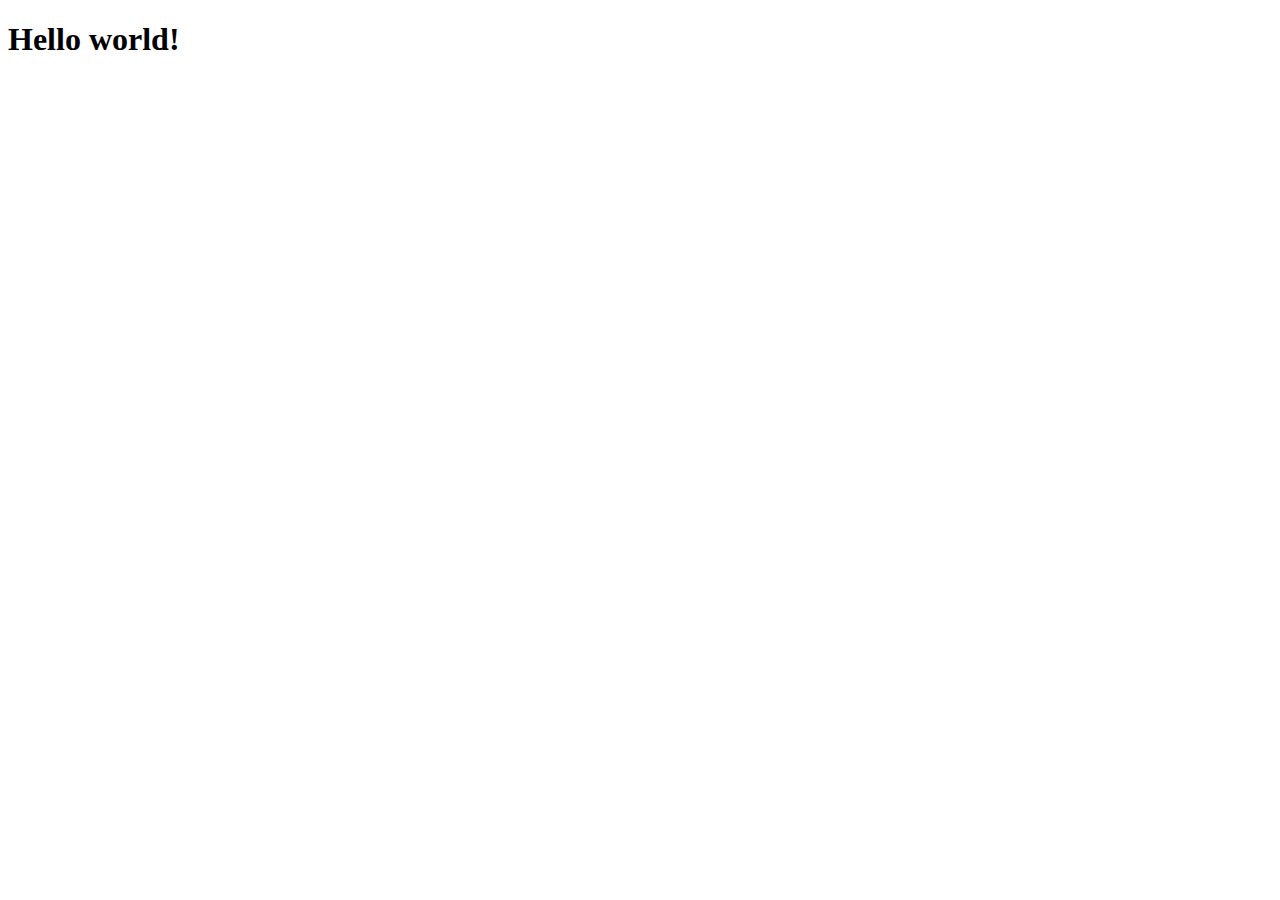
==== jSnack-2/index.html @ 7965d11c "[Add] Function to calculate grade point average [Add] Function to calculate random numbers" ====
<!DOCTYPE html>
<html lang="en">
<head>
  <meta charset="UTF-8">
  <meta http-equiv="X-UA-Compatible" content="IE=edge">
  <meta name="viewport" content="width=device-width, initial-scale=1.0">
  <title>Jsnack-2</title>
</head>
<body>
  <h1>Hello world!</h1>

  <script src="script.js"></script>
</body>
</html>
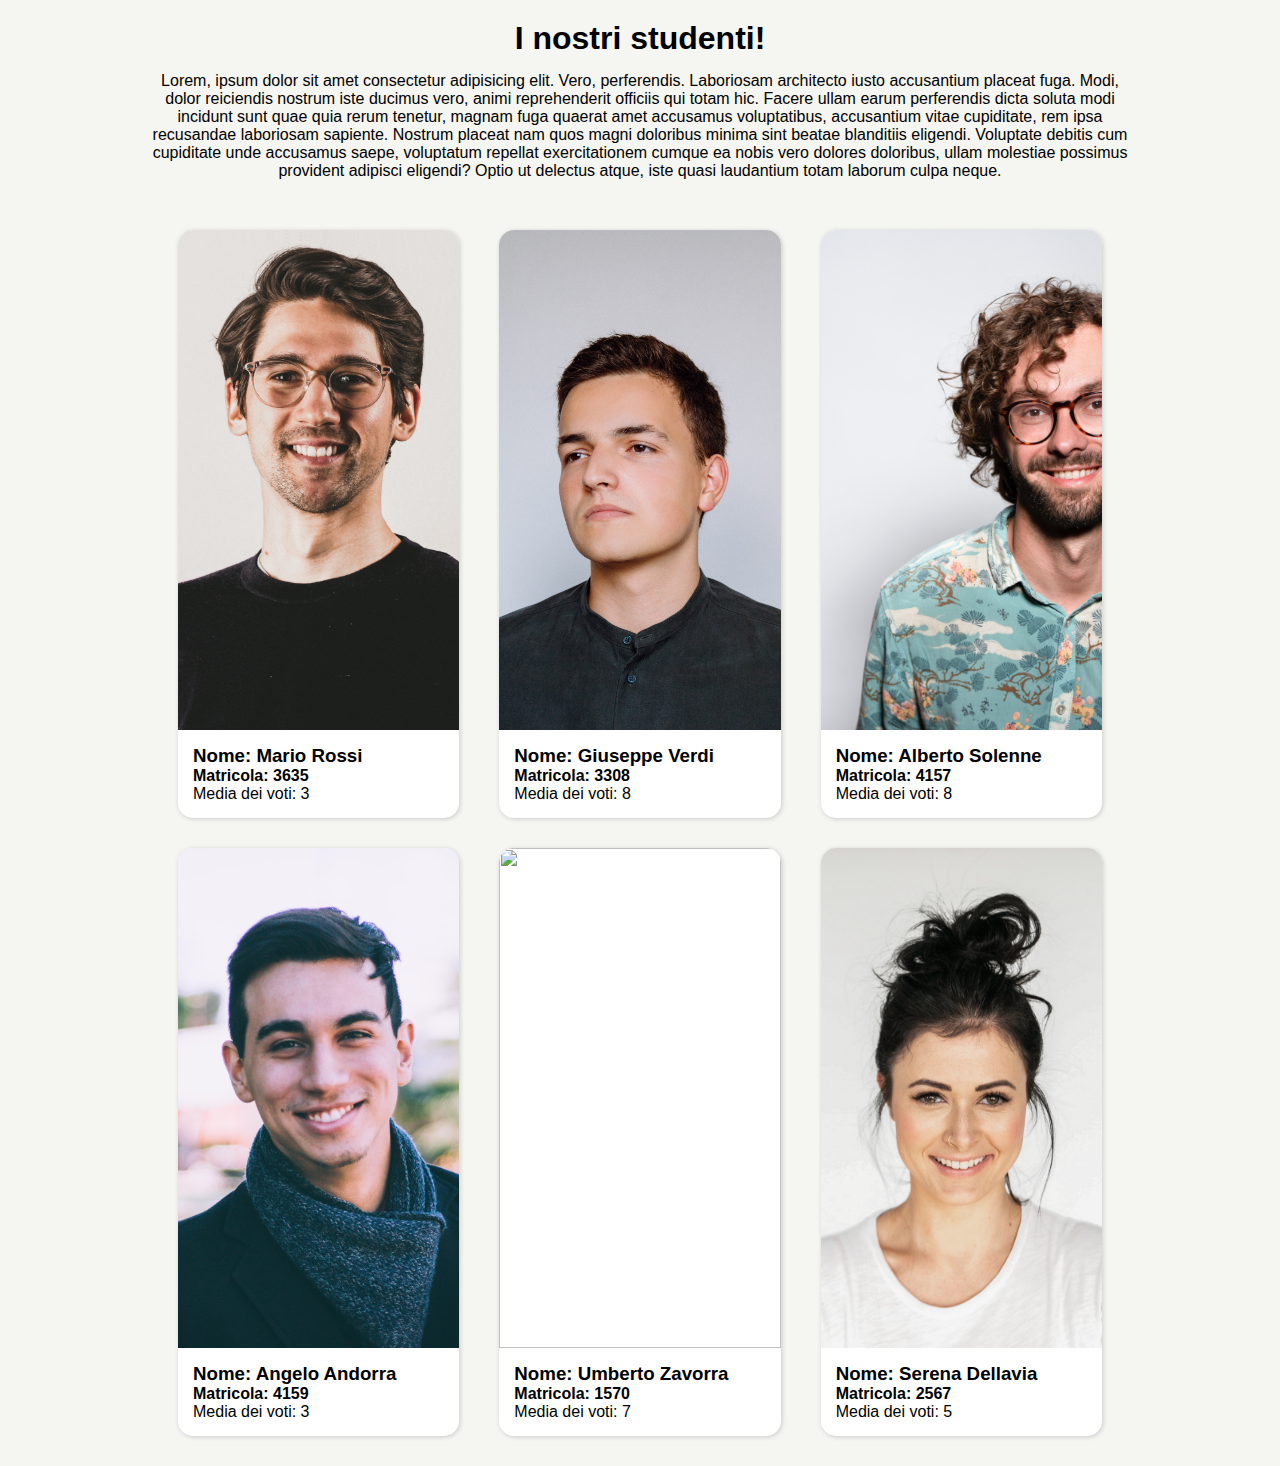
==== commit 4ad0bc8c: "[Add] dinamic card in HTML" ====
--- a/jSnack-2/index.html
+++ b/jSnack-2/index.html
@@ -5,9 +5,34 @@
   <meta http-equiv="X-UA-Compatible" content="IE=edge">
   <meta name="viewport" content="width=device-width, initial-scale=1.0">
   <title>Jsnack-2</title>
+  <link rel="stylesheet" href="style.css">
 </head>
 <body>
-  <h1>Hello world!</h1>
+ <header>
+  <div class="container-header">
+    <h1>I nostri studenti!</h1>
+<p>Lorem, ipsum dolor sit amet consectetur adipisicing elit. Vero, perferendis. Laboriosam architecto iusto accusantium placeat fuga. Modi, dolor reiciendis nostrum iste ducimus vero, animi reprehenderit officiis qui totam hic. Facere ullam earum perferendis dicta soluta modi incidunt sunt quae quia rerum tenetur, magnam fuga quaerat amet accusamus voluptatibus, accusantium vitae cupiditate, rem ipsa recusandae laboriosam sapiente. Nostrum placeat nam quos magni doloribus minima sint beatae blanditiis eligendi. Voluptate debitis cum cupiditate unde accusamus saepe, voluptatum repellat exercitationem cumque ea nobis vero dolores doloribus, ullam molestiae possimus provident adipisci eligendi? Optio ut delectus atque, iste quasi laudantium totam laborum culpa neque.</p>
+  </div>
+ </header>
+
+ <main>
+  <div class="container-card">
+    <!-- ----- -->
+    <!-- <div class="card">
+      <div class="image">
+        <img src="img/avatar0.jpg" alt="">
+      </div>
+      <div class="description">
+        <h3>nome:</h3>
+        <p class="matricola"><strong>Matricola:</strong></p>
+        <p>Media dei voti:</p>
+      </div>
+    </div> -->
+    <!-- --- -->
+
+  </div>
+ </main>
+
 
   <script src="script.js"></script>
 </body>
--- a/jSnack-2/style.css
+++ b/jSnack-2/style.css
@@ -0,0 +1,60 @@
+*{
+  box-sizing: border-box;
+  margin: 0;
+  padding: 0;
+}
+
+img {
+  height: 100%;
+  width: 100%;
+  object-fit: cover;
+}
+
+body {
+  background-color: rgb(245, 245, 241);
+  font-family: Arial, Helvetica, sans-serif;
+}
+
+h1 {
+  margin-bottom: 15px;
+}
+h3 {
+  text-transform: capitalize;
+}
+
+.container-header {
+  width: 80%;
+  max-width: 1400px;
+  margin: 0 auto;
+  padding: 20px;
+  text-align: center;
+  margin-bottom: 30px;
+}
+
+.container-card{
+  width: 80%;
+  max-width: 1400px;
+  display: flex;
+  flex-wrap: wrap;
+  justify-content: center;
+  margin: 0 auto;
+}
+
+.card {
+  background-color: white;
+  width: calc(100% / 3 - 60px);
+  margin: 0 20px;
+  margin-bottom: 30px;
+  box-shadow: 1px 1px 5px rgba(0, 0, 0, 0.171);
+  border-radius: 15px;
+  overflow: hidden;
+}
+
+.description {
+  padding: 15px;
+}
+
+.image {
+  height: 500px;
+  object-fit: cover;
+}